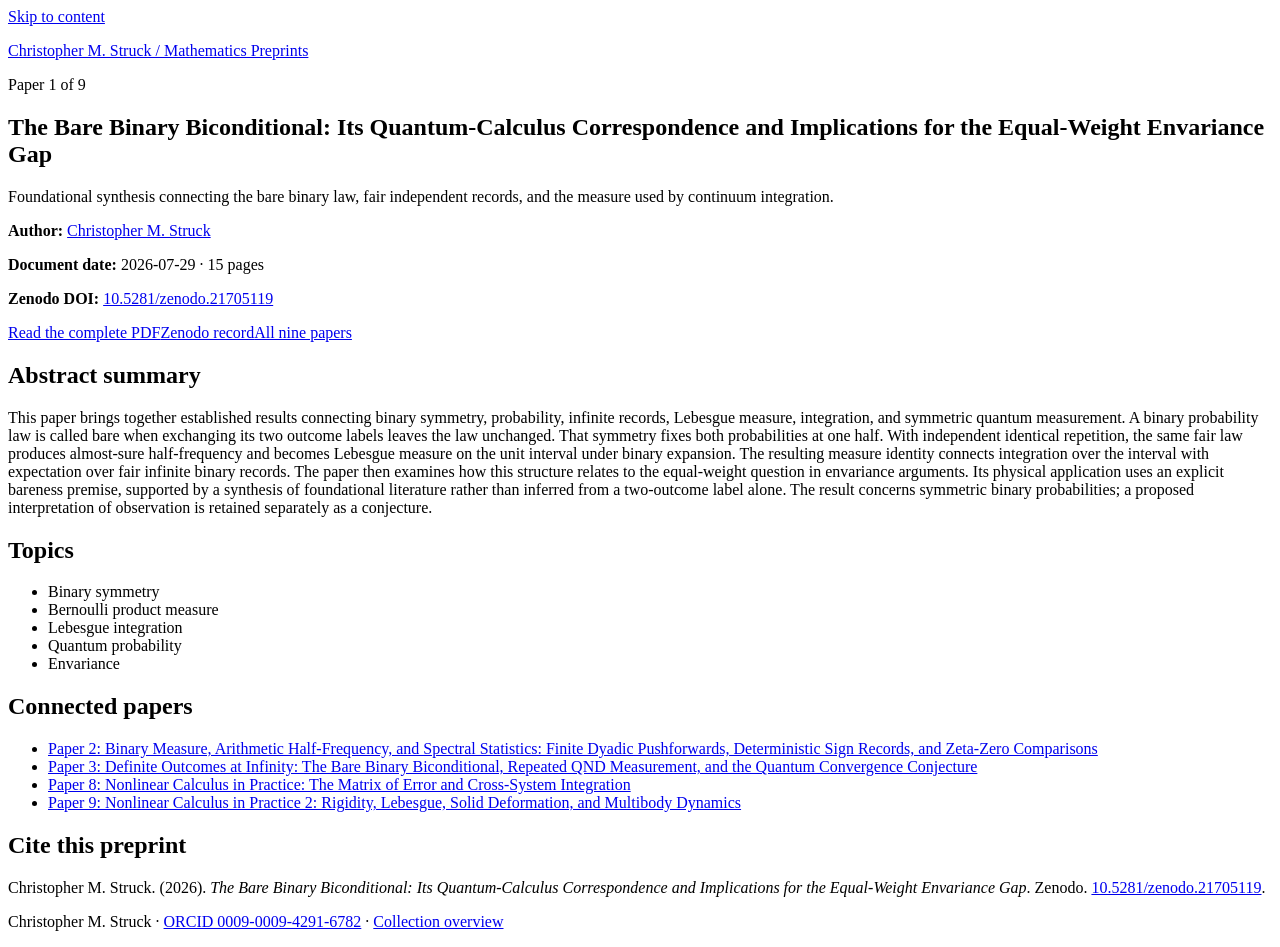
==== papers/01-bare-binary-biconditional/index.html @ 7cab42f9 "Add files via upload" ====
<!doctype html>
<html lang="en"><head><meta charset="utf-8"><meta name="viewport" content="width=device-width,initial-scale=1">
<title>The Bare Binary Biconditional: Its Quantum-Calculus Correspondence and Implications for the Equal-Weight Envariance Gap | Christopher M. Struck</title><meta name="description" content="This paper brings together established results connecting binary symmetry, probability, infinite records, Lebesgue measure, integration, and symmetric quantum."><meta name="author" content="Christopher M. Struck"><meta name="robots" content="index,follow">
<link rel="stylesheet" href="../../assets/site.css">
<script type="application/ld+json">{"@context": "https://schema.org", "@type": "ScholarlyArticle", "name": "The Bare Binary Biconditional: Its Quantum-Calculus Correspondence and Implications for the Equal-Weight Envariance Gap", "headline": "The Bare Binary Biconditional: Its Quantum-Calculus Correspondence and Implications for the Equal-Weight Envariance Gap", "author": {"@type": "Person", "name": "Christopher M. Struck", "identifier": "https://orcid.org/0009-0009-4291-6782"}, "identifier": "10.5281/zenodo.21705119", "sameAs": "https://doi.org/10.5281/zenodo.21705119", "description": "This paper brings together established results connecting binary symmetry, probability, infinite records, Lebesgue measure, integration, and symmetric quantum measurement. A binary probability law is called bare when exchanging its two outcome labels leaves the law unchanged. That symmetry fixes both probabilities at one half. With independent identical repetition, the same fair law produces almost-sure half-frequency and becomes Lebesgue measure on the unit interval under binary expansion. The resulting measure identity connects integration over the interval with expectation over fair infinite binary records. The paper then examines how this structure relates to the equal-weight question in envariance arguments. Its physical application uses an explicit bareness premise, supported by a synthesis of foundational literature rather than inferred from a two-outcome label alone. The result concerns symmetric binary probabilities; a proposed interpretation of observation is retained separately as a conjecture.", "keywords": ["Binary symmetry", "Bernoulli product measure", "Lebesgue integration", "Quantum probability", "Envariance"], "inLanguage": "en", "isAccessibleForFree": true}</script>
</head><body><a class="skip" href="#content">Skip to content</a><header><p><a class="brand" href="../../index.html">Christopher M. Struck / Mathematics Preprints</a></p></header>
<main id="content"><article class="paper-body"><p class="eyebrow">Paper 1 of 9</p><h1>The Bare Binary Biconditional: Its Quantum-Calculus Correspondence and Implications for the Equal-Weight Envariance Gap</h1>
<p class="lead">Foundational synthesis connecting the bare binary law, fair independent records, and the measure used by continuum integration.</p><div class="metadata"><p><strong>Author:</strong> <a href="https://orcid.org/0009-0009-4291-6782">Christopher M. Struck</a></p><p><strong>Document date:</strong> 2026-07-29 · 15 pages</p><p><strong>Zenodo DOI:</strong> <a href="https://doi.org/10.5281/zenodo.21705119">10.5281/zenodo.21705119</a></p></div>
<div class="links"><a class="button" href="bare-binary-biconditional.pdf">Read the complete PDF</a><a href="https://doi.org/10.5281/zenodo.21705119">Zenodo record</a><a href="../../index.html">All nine papers</a></div>
<h2>Abstract summary</h2><p>This paper brings together established results connecting binary symmetry, probability, infinite records, Lebesgue measure, integration, and symmetric quantum measurement. A binary probability law is called bare when exchanging its two outcome labels leaves the law unchanged. That symmetry fixes both probabilities at one half. With independent identical repetition, the same fair law produces almost-sure half-frequency and becomes Lebesgue measure on the unit interval under binary expansion. The resulting measure identity connects integration over the interval with expectation over fair infinite binary records. The paper then examines how this structure relates to the equal-weight question in envariance arguments. Its physical application uses an explicit bareness premise, supported by a synthesis of foundational literature rather than inferred from a two-outcome label alone. The result concerns symmetric binary probabilities; a proposed interpretation of observation is retained separately as a conjecture.</p><h2>Topics</h2><ul class="topics"><li>Binary symmetry</li><li>Bernoulli product measure</li><li>Lebesgue integration</li><li>Quantum probability</li><li>Envariance</li></ul><h2>Connected papers</h2><ul><li><a href="../02-binary-measure-and-spectral-statistics/index.html">Paper 2: Binary Measure, Arithmetic Half-Frequency, and Spectral Statistics: Finite Dyadic Pushforwards, Deterministic Sign Records, and Zeta-Zero Comparisons</a></li><li><a href="../03-definite-outcomes-at-infinity/index.html">Paper 3: Definite Outcomes at Infinity: The Bare Binary Biconditional, Repeated QND Measurement, and the Quantum Convergence Conjecture</a></li><li><a href="../08-nonlinear-calculus-in-practice/index.html">Paper 8: Nonlinear Calculus in Practice: The Matrix of Error and Cross-System Integration</a></li><li><a href="../09-rigidity-and-multibody-dynamics/index.html">Paper 9: Nonlinear Calculus in Practice 2: Rigidity, Lebesgue, Solid Deformation, and Multibody Dynamics</a></li></ul>
<h2>Cite this preprint</h2><p>Christopher M. Struck. (2026). <em>The Bare Binary Biconditional: Its Quantum-Calculus Correspondence and Implications for the Equal-Weight Envariance Gap</em>. Zenodo. <a href="https://doi.org/10.5281/zenodo.21705119">10.5281/zenodo.21705119</a>.</p></article></main><footer><p>Christopher M. Struck · <a href="https://orcid.org/0009-0009-4291-6782">ORCID 0009-0009-4291-6782</a> · <a href="../../">Collection overview</a></p></footer></body></html>
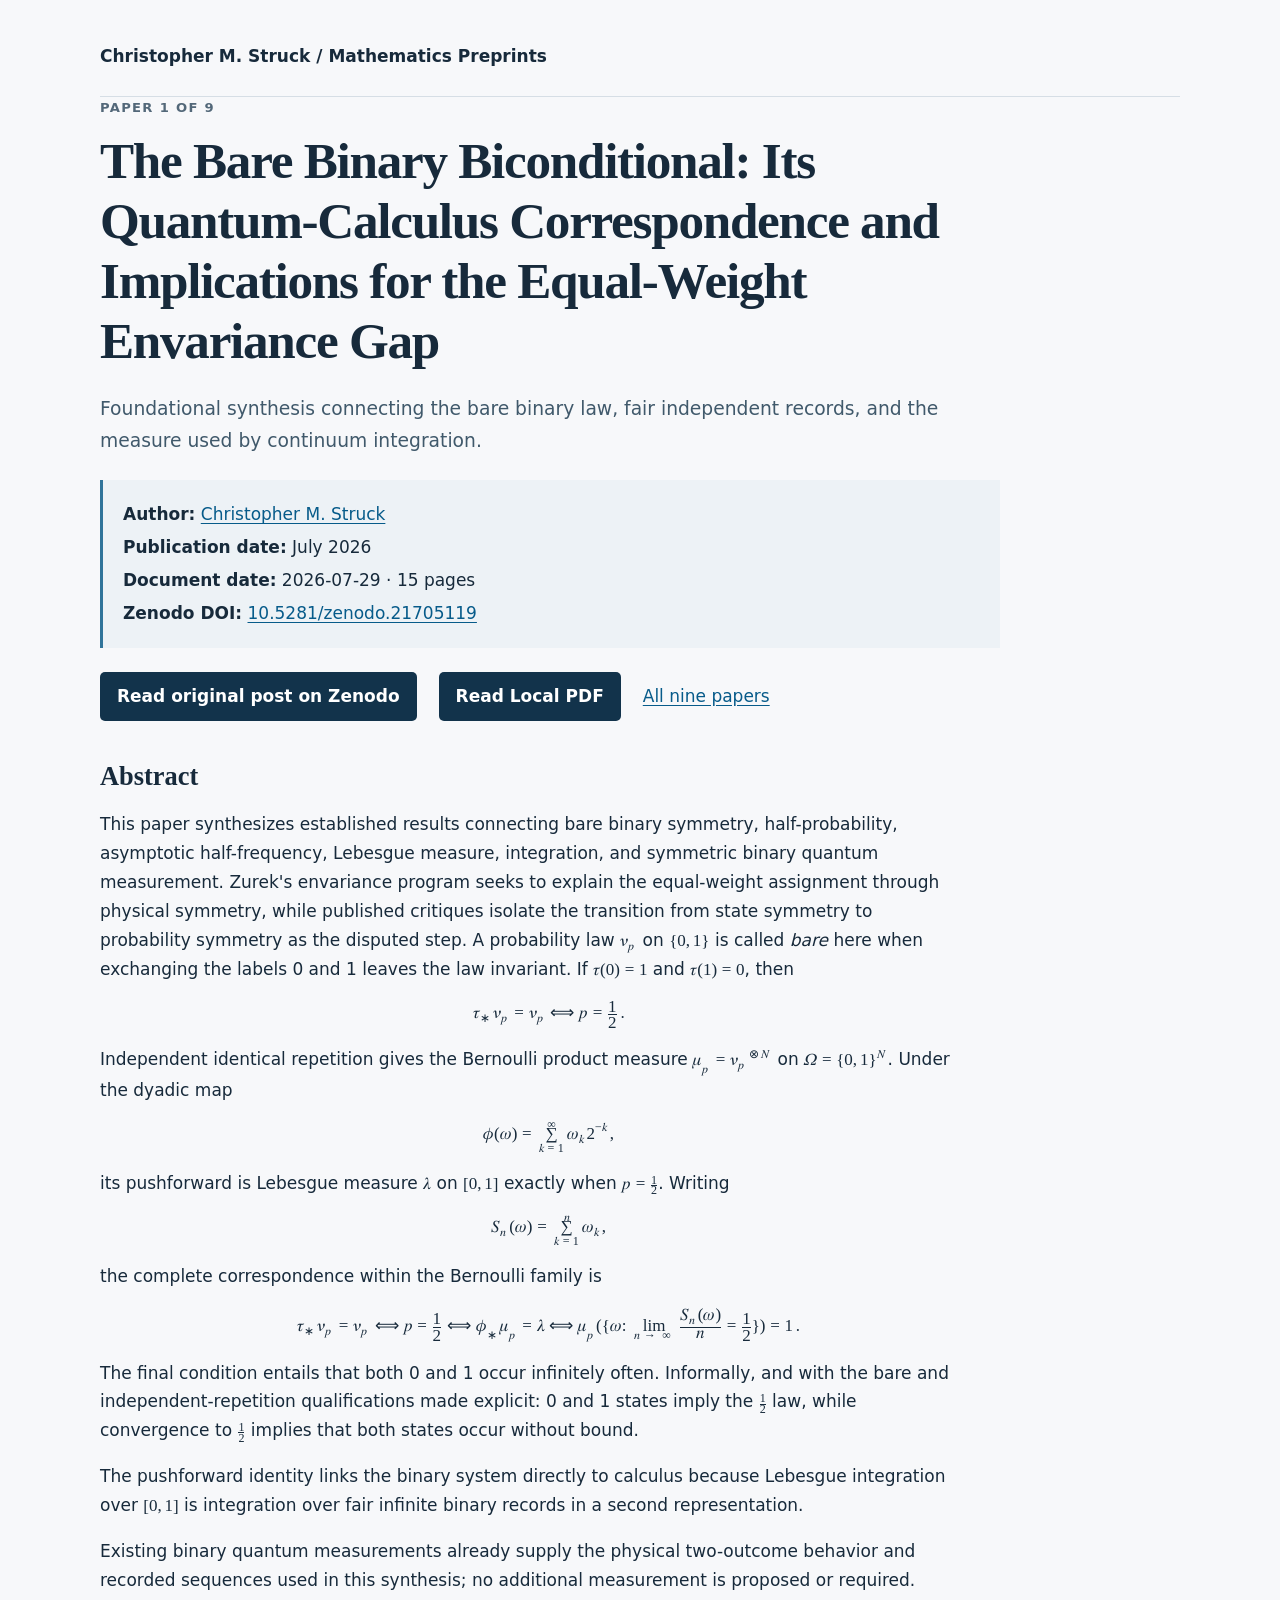
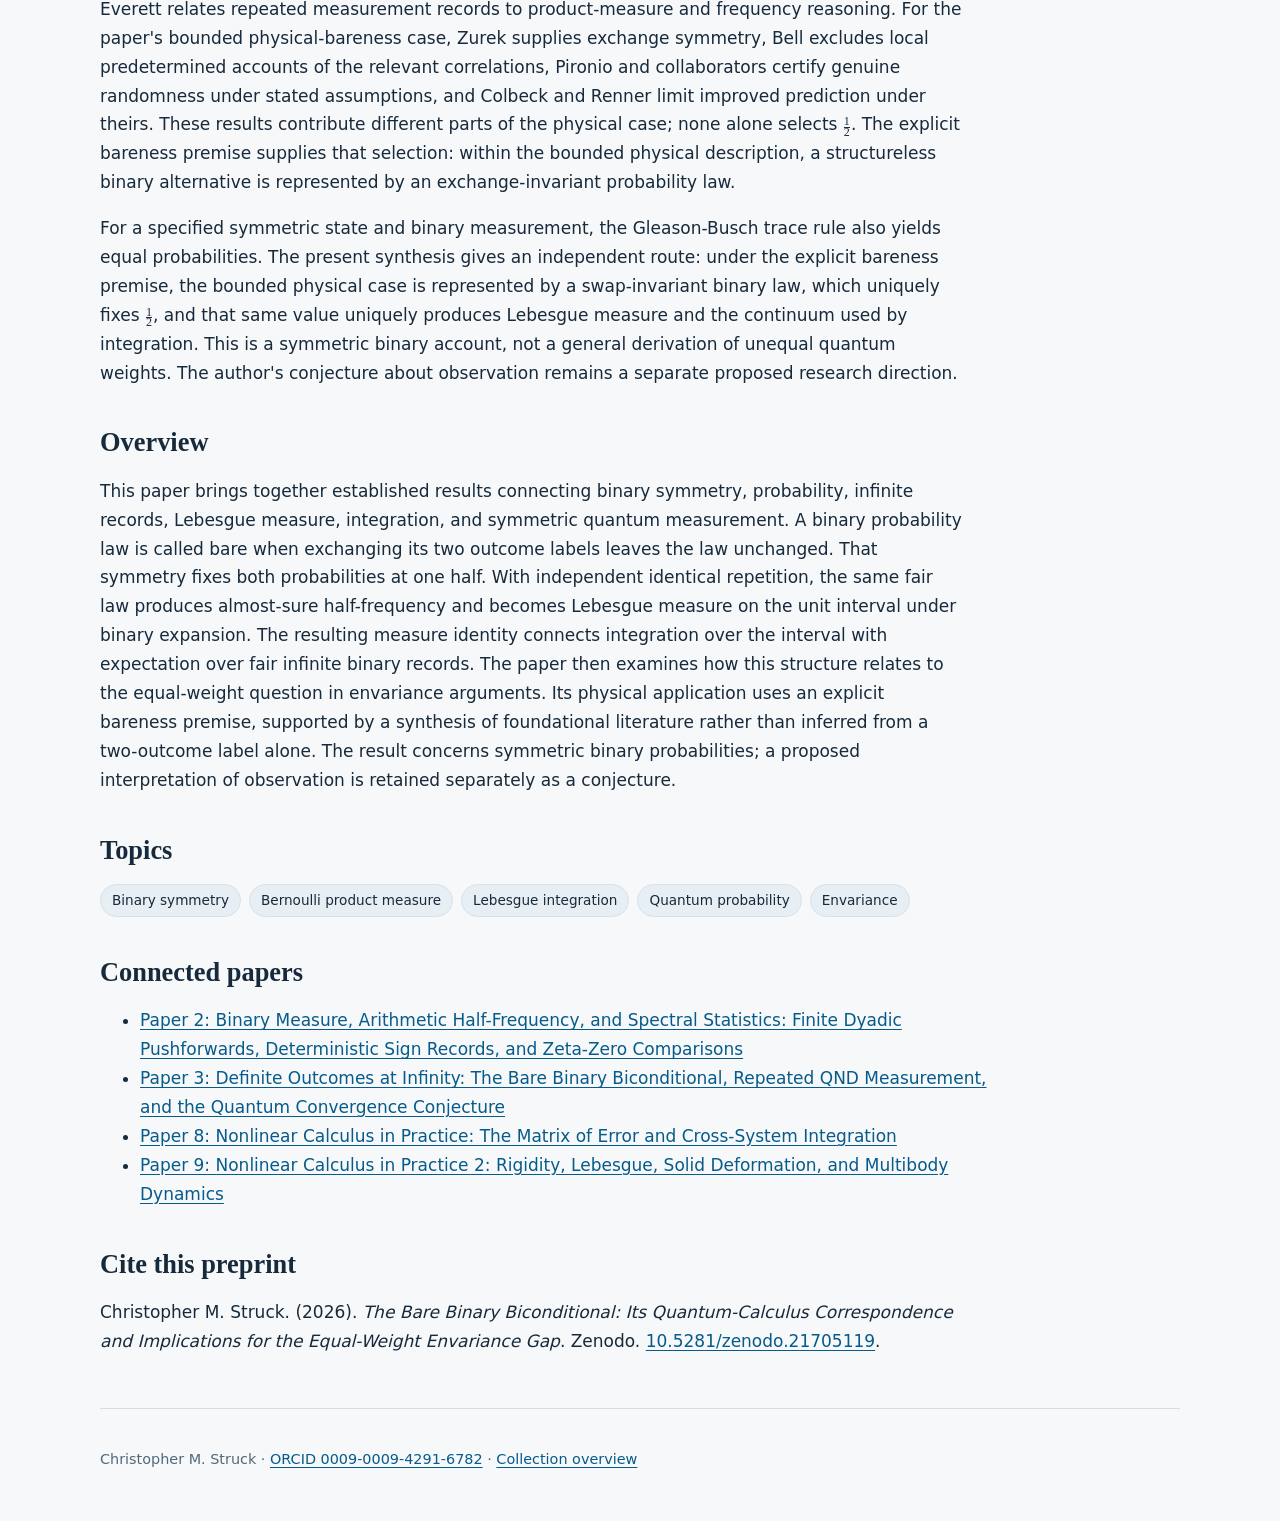
==== commit 1c02a0cc: "Add files via upload" ====
--- a/papers/01-bare-binary-biconditional/index.html
+++ b/papers/01-bare-binary-biconditional/index.html
@@ -1,11 +1,43 @@
 <!doctype html>
 <html lang="en"><head><meta charset="utf-8"><meta name="viewport" content="width=device-width,initial-scale=1">
 <title>The Bare Binary Biconditional: Its Quantum-Calculus Correspondence and Implications for the Equal-Weight Envariance Gap | Christopher M. Struck</title><meta name="description" content="This paper brings together established results connecting binary symmetry, probability, infinite records, Lebesgue measure, integration, and symmetric quantum."><meta name="author" content="Christopher M. Struck"><meta name="robots" content="index,follow">
+<meta name="citation_title" content="The Bare Binary Biconditional: Its Quantum-Calculus Correspondence and Implications for the Equal-Weight Envariance Gap">
+<meta name="citation_author" content="Christopher M. Struck">
+<meta name="citation_publication_date" content="2026">
+<meta name="citation_doi" content="10.5281/zenodo.21705119">
+<meta name="citation_pdf_url" content="https://struckchris.github.io/chrisstruck/papers/01-bare-binary-biconditional/bare-binary-biconditional.pdf">
 <link rel="stylesheet" href="../../assets/site.css">
-<script type="application/ld+json">{"@context": "https://schema.org", "@type": "ScholarlyArticle", "name": "The Bare Binary Biconditional: Its Quantum-Calculus Correspondence and Implications for the Equal-Weight Envariance Gap", "headline": "The Bare Binary Biconditional: Its Quantum-Calculus Correspondence and Implications for the Equal-Weight Envariance Gap", "author": {"@type": "Person", "name": "Christopher M. Struck", "identifier": "https://orcid.org/0009-0009-4291-6782"}, "identifier": "10.5281/zenodo.21705119", "sameAs": "https://doi.org/10.5281/zenodo.21705119", "description": "This paper brings together established results connecting binary symmetry, probability, infinite records, Lebesgue measure, integration, and symmetric quantum measurement. A binary probability law is called bare when exchanging its two outcome labels leaves the law unchanged. That symmetry fixes both probabilities at one half. With independent identical repetition, the same fair law produces almost-sure half-frequency and becomes Lebesgue measure on the unit interval under binary expansion. The resulting measure identity connects integration over the interval with expectation over fair infinite binary records. The paper then examines how this structure relates to the equal-weight question in envariance arguments. Its physical application uses an explicit bareness premise, supported by a synthesis of foundational literature rather than inferred from a two-outcome label alone. The result concerns symmetric binary probabilities; a proposed interpretation of observation is retained separately as a conjecture.", "keywords": ["Binary symmetry", "Bernoulli product measure", "Lebesgue integration", "Quantum probability", "Envariance"], "inLanguage": "en", "isAccessibleForFree": true}</script>
+<script type="application/ld+json">{"@context": "https://schema.org", "@type": "ScholarlyArticle", "name": "The Bare Binary Biconditional: Its Quantum-Calculus Correspondence and Implications for the Equal-Weight Envariance Gap", "headline": "The Bare Binary Biconditional: Its Quantum-Calculus Correspondence and Implications for the Equal-Weight Envariance Gap", "author": {"@type": "Person", "name": "Christopher M. Struck", "identifier": "https://orcid.org/0009-0009-4291-6782"}, "identifier": "10.5281/zenodo.21705119", "sameAs": "https://doi.org/10.5281/zenodo.21705119", "description": "This paper brings together established results connecting binary symmetry, probability, infinite records, Lebesgue measure, integration, and symmetric quantum measurement. A binary probability law is called bare when exchanging its two outcome labels leaves the law unchanged. That symmetry fixes both probabilities at one half. With independent identical repetition, the same fair law produces almost-sure half-frequency and becomes Lebesgue measure on the unit interval under binary expansion. The resulting measure identity connects integration over the interval with expectation over fair infinite binary records. The paper then examines how this structure relates to the equal-weight question in envariance arguments. Its physical application uses an explicit bareness premise, supported by a synthesis of foundational literature rather than inferred from a two-outcome label alone. The result concerns symmetric binary probabilities; a proposed interpretation of observation is retained separately as a conjecture.", "keywords": ["Binary symmetry", "Bernoulli product measure", "Lebesgue integration", "Quantum probability", "Envariance"], "inLanguage": "en", "isAccessibleForFree": true, "abstract": "This paper synthesizes established results connecting bare binary symmetry, half-probability, asymptotic half-frequency, Lebesgue measure, integration, and symmetric binary quantum measurement. Zurek's envariance program seeks to explain the equal-weight assignment through physical symmetry, while published critiques isolate the transition from state symmetry to probability symmetry as the disputed step. A probability law νₚ on {0, 1} is called bare here when exchanging the labels 0 and 1 leaves the law invariant. If τ(0) = 1 and τ(1) = 0, then\n\nτ∗νₚ = νₚ ⟺ p = 1/2.\n\nIndependent identical repetition gives the Bernoulli product measure μₚ = νₚ^{⊗ℕ} on Ω = {0, 1}^ℕ. Under the dyadic map\n\nϕ(ω) = ∑_{k=1}^{∞} ωₖ2^{−k},\n\nits pushforward is Lebesgue measure λ on [0, 1] exactly when p = 1/2. Writing\n\nSₙ(ω) = ∑_{k=1}^{n} ωₖ,\n\nthe complete correspondence within the Bernoulli family is\n\nτ∗νₚ = νₚ ⟺ p = 1/2 ⟺ ϕ∗μₚ = λ ⟺ μₚ({ω: lim_{n→∞} Sₙ(ω)/n = 1/2}) = 1.\n\nThe final condition entails that both 0 and 1 occur infinitely often. Informally, and with the bare and independent-repetition qualifications made explicit: 0 and 1 states imply the 1/2 law, while convergence to 1/2 implies that both states occur without bound.\n\nThe pushforward identity links the binary system directly to calculus because Lebesgue integration over [0, 1] is integration over fair infinite binary records in a second representation.\n\nExisting binary quantum measurements already supply the physical two-outcome behavior and recorded sequences used in this synthesis; no additional measurement is proposed or required. Everett relates repeated measurement records to product-measure and frequency reasoning. For the paper's bounded physical-bareness case, Zurek supplies exchange symmetry, Bell excludes local predetermined accounts of the relevant correlations, Pironio and collaborators certify genuine randomness under stated assumptions, and Colbeck and Renner limit improved prediction under theirs. These results contribute different parts of the physical case; none alone selects 1/2. The explicit bareness premise supplies that selection: within the bounded physical description, a structureless binary alternative is represented by an exchange-invariant probability law.\n\nFor a specified symmetric state and binary measurement, the Gleason-Busch trace rule also yields equal probabilities. The present synthesis gives an independent route: under the explicit bareness premise, the bounded physical case is represented by a swap-invariant binary law, which uniquely fixes 1/2, and that same value uniquely produces Lebesgue measure and the continuum used by integration. This is a symmetric binary account, not a general derivation of unequal quantum weights. The author's conjecture about observation remains a separate proposed research direction."}</script>
 </head><body><a class="skip" href="#content">Skip to content</a><header><p><a class="brand" href="../../index.html">Christopher M. Struck / Mathematics Preprints</a></p></header>
 <main id="content"><article class="paper-body"><p class="eyebrow">Paper 1 of 9</p><h1>The Bare Binary Biconditional: Its Quantum-Calculus Correspondence and Implications for the Equal-Weight Envariance Gap</h1>
-<p class="lead">Foundational synthesis connecting the bare binary law, fair independent records, and the measure used by continuum integration.</p><div class="metadata"><p><strong>Author:</strong> <a href="https://orcid.org/0009-0009-4291-6782">Christopher M. Struck</a></p><p><strong>Document date:</strong> 2026-07-29 · 15 pages</p><p><strong>Zenodo DOI:</strong> <a href="https://doi.org/10.5281/zenodo.21705119">10.5281/zenodo.21705119</a></p></div>
-<div class="links"><a class="button" href="bare-binary-biconditional.pdf">Read the complete PDF</a><a href="https://doi.org/10.5281/zenodo.21705119">Zenodo record</a><a href="../../index.html">All nine papers</a></div>
-<h2>Abstract summary</h2><p>This paper brings together established results connecting binary symmetry, probability, infinite records, Lebesgue measure, integration, and symmetric quantum measurement. A binary probability law is called bare when exchanging its two outcome labels leaves the law unchanged. That symmetry fixes both probabilities at one half. With independent identical repetition, the same fair law produces almost-sure half-frequency and becomes Lebesgue measure on the unit interval under binary expansion. The resulting measure identity connects integration over the interval with expectation over fair infinite binary records. The paper then examines how this structure relates to the equal-weight question in envariance arguments. Its physical application uses an explicit bareness premise, supported by a synthesis of foundational literature rather than inferred from a two-outcome label alone. The result concerns symmetric binary probabilities; a proposed interpretation of observation is retained separately as a conjecture.</p><h2>Topics</h2><ul class="topics"><li>Binary symmetry</li><li>Bernoulli product measure</li><li>Lebesgue integration</li><li>Quantum probability</li><li>Envariance</li></ul><h2>Connected papers</h2><ul><li><a href="../02-binary-measure-and-spectral-statistics/index.html">Paper 2: Binary Measure, Arithmetic Half-Frequency, and Spectral Statistics: Finite Dyadic Pushforwards, Deterministic Sign Records, and Zeta-Zero Comparisons</a></li><li><a href="../03-definite-outcomes-at-infinity/index.html">Paper 3: Definite Outcomes at Infinity: The Bare Binary Biconditional, Repeated QND Measurement, and the Quantum Convergence Conjecture</a></li><li><a href="../08-nonlinear-calculus-in-practice/index.html">Paper 8: Nonlinear Calculus in Practice: The Matrix of Error and Cross-System Integration</a></li><li><a href="../09-rigidity-and-multibody-dynamics/index.html">Paper 9: Nonlinear Calculus in Practice 2: Rigidity, Lebesgue, Solid Deformation, and Multibody Dynamics</a></li></ul>
+<p class="lead">Foundational synthesis connecting the bare binary law, fair independent records, and the measure used by continuum integration.</p><div class="metadata"><p><strong>Author:</strong> <a href="https://orcid.org/0009-0009-4291-6782">Christopher M. Struck</a></p><p><strong>Publication date:</strong> July 2026</p><p><strong>Document date:</strong> 2026-07-29 · 15 pages</p><p><strong>Zenodo DOI:</strong> <a href="https://doi.org/10.5281/zenodo.21705119">10.5281/zenodo.21705119</a></p></div>
+<div class="links"><a class="button" href="https://doi.org/10.5281/zenodo.21705119">Read original post on Zenodo</a><a class="button" href="bare-binary-biconditional.pdf">Read Local PDF</a><a href="../../index.html">All nine papers</a></div>
+<section id="original-abstract" aria-labelledby="abstract-heading">
+<h2 id="abstract-heading">Abstract</h2>
+<p>This paper synthesizes established results connecting bare binary symmetry, half-probability, asymptotic half-frequency, Lebesgue measure, integration, and symmetric binary quantum measurement. Zurek&#x27;s envariance program seeks to explain the equal-weight assignment through physical symmetry, while published critiques isolate the transition from state symmetry to probability symmetry as the disputed step. A probability law <math xmlns="http://www.w3.org/1998/Math/MathML" aria-label="νₚ"><semantics><mrow><msub><mi>ν</mi><mi>p</mi></msub></mrow><annotation encoding="application/x-tex">\nu_p</annotation></semantics></math> on <math xmlns="http://www.w3.org/1998/Math/MathML" aria-label="{0, 1}"><semantics><mrow><mrow><mo>{</mo><mn>0</mn><mo>,</mo><mn>1</mn><mo>}</mo></mrow></mrow><annotation encoding="application/x-tex">\{0,1\}</annotation></semantics></math> is called <em>bare</em> here when exchanging the labels 0 and 1 leaves the law invariant. If <math xmlns="http://www.w3.org/1998/Math/MathML" aria-label="τ(0) = 1"><semantics><mrow><mi>τ</mi><mo>(</mo><mn>0</mn><mo>)</mo><mo>=</mo><mn>1</mn></mrow><annotation encoding="application/x-tex">\tau(0)=1</annotation></semantics></math> and <math xmlns="http://www.w3.org/1998/Math/MathML" aria-label="τ(1) = 0"><semantics><mrow><mi>τ</mi><mo>(</mo><mn>1</mn><mo>)</mo><mo>=</mo><mn>0</mn></mrow><annotation encoding="application/x-tex">\tau(1)=0</annotation></semantics></math>, then</p>
+<div style="overflow-x:auto"><math xmlns="http://www.w3.org/1998/Math/MathML" display="block" aria-label="τ∗νₚ = νₚ ⟺ p = 1/2."><semantics><mrow><msub><mi>τ</mi><mo>∗</mo></msub><msub><mi>ν</mi><mi>p</mi></msub><mo>=</mo><msub><mi>ν</mi><mi>p</mi></msub><mo>⟺</mo><mi>p</mi><mo>=</mo><mfrac><mn>1</mn><mn>2</mn></mfrac><mo>.</mo></mrow><annotation encoding="application/x-tex">\tau_*\nu_p=\nu_p
+\quad\Longleftrightarrow\quad
+p=\frac12.</annotation></semantics></math></div>
+<p>Independent identical repetition gives the Bernoulli product measure <math xmlns="http://www.w3.org/1998/Math/MathML" aria-label="μₚ = νₚ^{⊗ℕ}"><semantics><mrow><msub><mi>μ</mi><mi>p</mi></msub><mo>=</mo><msup><msub><mi>ν</mi><mi>p</mi></msub><mrow><mo>⊗</mo><mi mathvariant="double-struck">N</mi></mrow></msup></mrow><annotation encoding="application/x-tex">\mu_p=\nu_p^{\otimes\mathbb N}</annotation></semantics></math> on <math xmlns="http://www.w3.org/1998/Math/MathML" aria-label="Ω = {0, 1}^ℕ"><semantics><mrow><mi>Ω</mi><mo>=</mo><msup><mrow><mo>{</mo><mn>0</mn><mo>,</mo><mn>1</mn><mo>}</mo></mrow><mi mathvariant="double-struck">N</mi></msup></mrow><annotation encoding="application/x-tex">\Omega=\{0,1\}^{\mathbb N}</annotation></semantics></math>. Under the dyadic map</p>
+<div style="overflow-x:auto"><math xmlns="http://www.w3.org/1998/Math/MathML" display="block" aria-label="ϕ(ω) = ∑_{k=1}^{∞} ωₖ2^{−k},"><semantics><mrow><mi>ϕ</mi><mo>(</mo><mi>ω</mi><mo>)</mo><mo>=</mo><munderover><mo>∑</mo><mrow><mi>k</mi><mo>=</mo><mn>1</mn></mrow><mo>∞</mo></munderover><msub><mi>ω</mi><mi>k</mi></msub><msup><mn>2</mn><mrow><mo>−</mo><mi>k</mi></mrow></msup><mo>,</mo></mrow><annotation encoding="application/x-tex">\phi(\omega)=\sum_{k=1}^{\infty}\omega_k2^{-k},</annotation></semantics></math></div>
+<p>its pushforward is Lebesgue measure <math xmlns="http://www.w3.org/1998/Math/MathML" aria-label="λ"><semantics><mrow><mi>λ</mi></mrow><annotation encoding="application/x-tex">\lambda</annotation></semantics></math> on <math xmlns="http://www.w3.org/1998/Math/MathML" aria-label="[0, 1]"><semantics><mrow><mrow><mo>[</mo><mn>0</mn><mo>,</mo><mn>1</mn><mo>]</mo></mrow></mrow><annotation encoding="application/x-tex">[0,1]</annotation></semantics></math> exactly when <math xmlns="http://www.w3.org/1998/Math/MathML" aria-label="p = 1/2"><semantics><mrow><mi>p</mi><mo>=</mo><mfrac><mn>1</mn><mn>2</mn></mfrac></mrow><annotation encoding="application/x-tex">p=1/2</annotation></semantics></math>. Writing</p>
+<div style="overflow-x:auto"><math xmlns="http://www.w3.org/1998/Math/MathML" display="block" aria-label="Sₙ(ω) = ∑_{k=1}^{n} ωₖ,"><semantics><mrow><msub><mi>S</mi><mi>n</mi></msub><mo>(</mo><mi>ω</mi><mo>)</mo><mo>=</mo><munderover><mo>∑</mo><mrow><mi>k</mi><mo>=</mo><mn>1</mn></mrow><mi>n</mi></munderover><msub><mi>ω</mi><mi>k</mi></msub><mo>,</mo></mrow><annotation encoding="application/x-tex">S_n(\omega)=\sum_{k=1}^{n}\omega_k,</annotation></semantics></math></div>
+<p>the complete correspondence within the Bernoulli family is</p>
+<div style="overflow-x:auto"><math xmlns="http://www.w3.org/1998/Math/MathML" display="block" aria-label="τ∗νₚ = νₚ ⟺ p = 1/2 ⟺ ϕ∗μₚ = λ ⟺ μₚ({ω: lim_{n→∞} Sₙ(ω)/n = 1/2}) = 1."><semantics><mrow><msub><mi>τ</mi><mo>∗</mo></msub><msub><mi>ν</mi><mi>p</mi></msub><mo>=</mo><msub><mi>ν</mi><mi>p</mi></msub><mo>⟺</mo><mi>p</mi><mo>=</mo><mfrac><mn>1</mn><mn>2</mn></mfrac><mo>⟺</mo><msub><mi>ϕ</mi><mo>∗</mo></msub><msub><mi>μ</mi><mi>p</mi></msub><mo>=</mo><mi>λ</mi><mo>⟺</mo><msub><mi>μ</mi><mi>p</mi></msub><mo>(</mo><mo>{</mo><mi>ω</mi><mo>:</mo><munder><mo>lim</mo><mrow><mi>n</mi><mo>→</mo><mo>∞</mo></mrow></munder><mfrac><mrow><msub><mi>S</mi><mi>n</mi></msub><mo>(</mo><mi>ω</mi><mo>)</mo></mrow><mi>n</mi></mfrac><mo>=</mo><mfrac><mn>1</mn><mn>2</mn></mfrac><mo>}</mo><mo>)</mo><mo>=</mo><mn>1</mn><mo>.</mo></mrow><annotation encoding="application/x-tex">\tau_*\nu_p=\nu_p
+\quad\Longleftrightarrow\quad
+p=\frac12
+\quad\Longleftrightarrow\quad
+\phi_*\mu_p=\lambda
+\quad\Longleftrightarrow\quad
+\mu_p\!\left(
+\left\{\omega:
+\lim_{n\to\infty}\frac{S_n(\omega)}{n}=\frac12
+\right\}
+\right)=1.</annotation></semantics></math></div>
+<p>The final condition entails that both 0 and 1 occur infinitely often. Informally, and with the bare and independent-repetition qualifications made explicit: 0 and 1 states imply the <math xmlns="http://www.w3.org/1998/Math/MathML" aria-label="1/2"><semantics><mrow><mfrac><mn>1</mn><mn>2</mn></mfrac></mrow><annotation encoding="application/x-tex">1/2</annotation></semantics></math> law, while convergence to <math xmlns="http://www.w3.org/1998/Math/MathML" aria-label="1/2"><semantics><mrow><mfrac><mn>1</mn><mn>2</mn></mfrac></mrow><annotation encoding="application/x-tex">1/2</annotation></semantics></math> implies that both states occur without bound.</p>
+<p>The pushforward identity links the binary system directly to calculus because Lebesgue integration over <math xmlns="http://www.w3.org/1998/Math/MathML" aria-label="[0, 1]"><semantics><mrow><mrow><mo>[</mo><mn>0</mn><mo>,</mo><mn>1</mn><mo>]</mo></mrow></mrow><annotation encoding="application/x-tex">[0,1]</annotation></semantics></math> is integration over fair infinite binary records in a second representation.</p>
+<p>Existing binary quantum measurements already supply the physical two-outcome behavior and recorded sequences used in this synthesis; no additional measurement is proposed or required. Everett relates repeated measurement records to product-measure and frequency reasoning. For the paper&#x27;s bounded physical-bareness case, Zurek supplies exchange symmetry, Bell excludes local predetermined accounts of the relevant correlations, Pironio and collaborators certify genuine randomness under stated assumptions, and Colbeck and Renner limit improved prediction under theirs. These results contribute different parts of the physical case; none alone selects <math xmlns="http://www.w3.org/1998/Math/MathML" aria-label="1/2"><semantics><mrow><mfrac><mn>1</mn><mn>2</mn></mfrac></mrow><annotation encoding="application/x-tex">1/2</annotation></semantics></math>. The explicit bareness premise supplies that selection: within the bounded physical description, a structureless binary alternative is represented by an exchange-invariant probability law.</p>
+<p>For a specified symmetric state and binary measurement, the Gleason-Busch trace rule also yields equal probabilities. The present synthesis gives an independent route: under the explicit bareness premise, the bounded physical case is represented by a swap-invariant binary law, which uniquely fixes <math xmlns="http://www.w3.org/1998/Math/MathML" aria-label="1/2"><semantics><mrow><mfrac><mn>1</mn><mn>2</mn></mfrac></mrow><annotation encoding="application/x-tex">1/2</annotation></semantics></math>, and that same value uniquely produces Lebesgue measure and the continuum used by integration. This is a symmetric binary account, not a general derivation of unequal quantum weights. The author&#x27;s conjecture about observation remains a separate proposed research direction.</p>
+</section>
+<h2>Overview</h2><p>This paper brings together established results connecting binary symmetry, probability, infinite records, Lebesgue measure, integration, and symmetric quantum measurement. A binary probability law is called bare when exchanging its two outcome labels leaves the law unchanged. That symmetry fixes both probabilities at one half. With independent identical repetition, the same fair law produces almost-sure half-frequency and becomes Lebesgue measure on the unit interval under binary expansion. The resulting measure identity connects integration over the interval with expectation over fair infinite binary records. The paper then examines how this structure relates to the equal-weight question in envariance arguments. Its physical application uses an explicit bareness premise, supported by a synthesis of foundational literature rather than inferred from a two-outcome label alone. The result concerns symmetric binary probabilities; a proposed interpretation of observation is retained separately as a conjecture.</p><h2>Topics</h2><ul class="topics"><li>Binary symmetry</li><li>Bernoulli product measure</li><li>Lebesgue integration</li><li>Quantum probability</li><li>Envariance</li></ul><h2>Connected papers</h2><ul><li><a href="../02-binary-measure-and-spectral-statistics/index.html">Paper 2: Binary Measure, Arithmetic Half-Frequency, and Spectral Statistics: Finite Dyadic Pushforwards, Deterministic Sign Records, and Zeta-Zero Comparisons</a></li><li><a href="../03-definite-outcomes-at-infinity/index.html">Paper 3: Definite Outcomes at Infinity: The Bare Binary Biconditional, Repeated QND Measurement, and the Quantum Convergence Conjecture</a></li><li><a href="../08-nonlinear-calculus-in-practice/index.html">Paper 8: Nonlinear Calculus in Practice: The Matrix of Error and Cross-System Integration</a></li><li><a href="../09-rigidity-and-multibody-dynamics/index.html">Paper 9: Nonlinear Calculus in Practice 2: Rigidity, Lebesgue, Solid Deformation, and Multibody Dynamics</a></li></ul>
 <h2>Cite this preprint</h2><p>Christopher M. Struck. (2026). <em>The Bare Binary Biconditional: Its Quantum-Calculus Correspondence and Implications for the Equal-Weight Envariance Gap</em>. Zenodo. <a href="https://doi.org/10.5281/zenodo.21705119">10.5281/zenodo.21705119</a>.</p></article></main><footer><p>Christopher M. Struck · <a href="https://orcid.org/0009-0009-4291-6782">ORCID 0009-0009-4291-6782</a> · <a href="../../">Collection overview</a></p></footer></body></html>
--- a/assets/site.css
+++ b/assets/site.css
@@ -0,0 +1 @@
+*{box-sizing:border-box}html{color-scheme:light}body{margin:0;background:#f7f8fa;color:#172a3b;font:17px/1.7 system-ui,-apple-system,BlinkMacSystemFont,"Segoe UI",sans-serif}a{color:#075b8a;text-underline-offset:3px}a:hover{color:#00364f}header,main,footer{width:min(1080px,calc(100% - 40px));margin:auto}header{padding:42px 0 25px;border-bottom:1px solid #d6dee5}header p{margin:0}.brand{font-weight:750;color:#172a3b;text-decoration:none}.eyebrow{font-size:.82rem;font-weight:750;letter-spacing:.1em;text-transform:uppercase;color:#536879;margin:0 0 12px}h1{font-family:Georgia,serif;letter-spacing:-.025em;font-size:clamp(2rem,4vw,3.25rem);line-height:1.17;margin:12px 0 22px}h2{font-family:Georgia,serif;font-size:1.65rem;line-height:1.3;margin:38px 0 14px}h3{font-size:1.12rem;line-height:1.4;margin:0 0 14px}p{max-width:80ch}.lead{font-size:1.17rem;color:#40596b;max-width:76ch}.hero{width:100%;height:auto;border-radius:10px;display:block;margin:28px 0}.grid{display:grid;grid-template-columns:repeat(2,minmax(0,1fr));gap:18px;margin:25px 0}.card{background:white;border:1px solid #d8e1e8;border-radius:10px;padding:24px}.card p{margin:12px 0;font-size:.96rem}.card .eyebrow{font-size:.76rem;color:#536879}.links{display:flex;flex-wrap:wrap;gap:12px 22px;align-items:center;margin:18px 0}.button{background:#12334b;color:white;padding:10px 17px;border-radius:5px;text-decoration:none;font-weight:650}.button:hover{background:#075b8a;color:white}.metadata{background:#edf2f6;padding:16px 20px;border-left:3px solid #30749a;margin:24px 0;overflow-wrap:anywhere}.metadata p{margin:4px 0}.topics{padding:0;display:flex;flex-wrap:wrap;gap:8px;list-style:none}.topics li{background:#e7eef4;border:1px solid #d6e1e9;padding:4px 11px;border-radius:20px;font-size:.85rem}.callout{background:#eaf4ef;border-left:4px solid #3c7c5c;padding:17px 20px;max-width:85ch}.paper-body{max-width:900px}footer{margin-top:52px;padding:24px 0 35px;border-top:1px solid #d6dee5;color:#52687b;font-size:.9rem}.skip{position:absolute;left:-9999px}.skip:focus{left:14px;top:10px;background:white;padding:10px}code{background:#edf1f5;padding:2px 5px;border-radius:3px}@media(max-width:700px){.grid{grid-template-columns:1fr}header,main,footer{width:calc(100% - 30px)}header{padding-top:28px}.card{padding:20px}}
